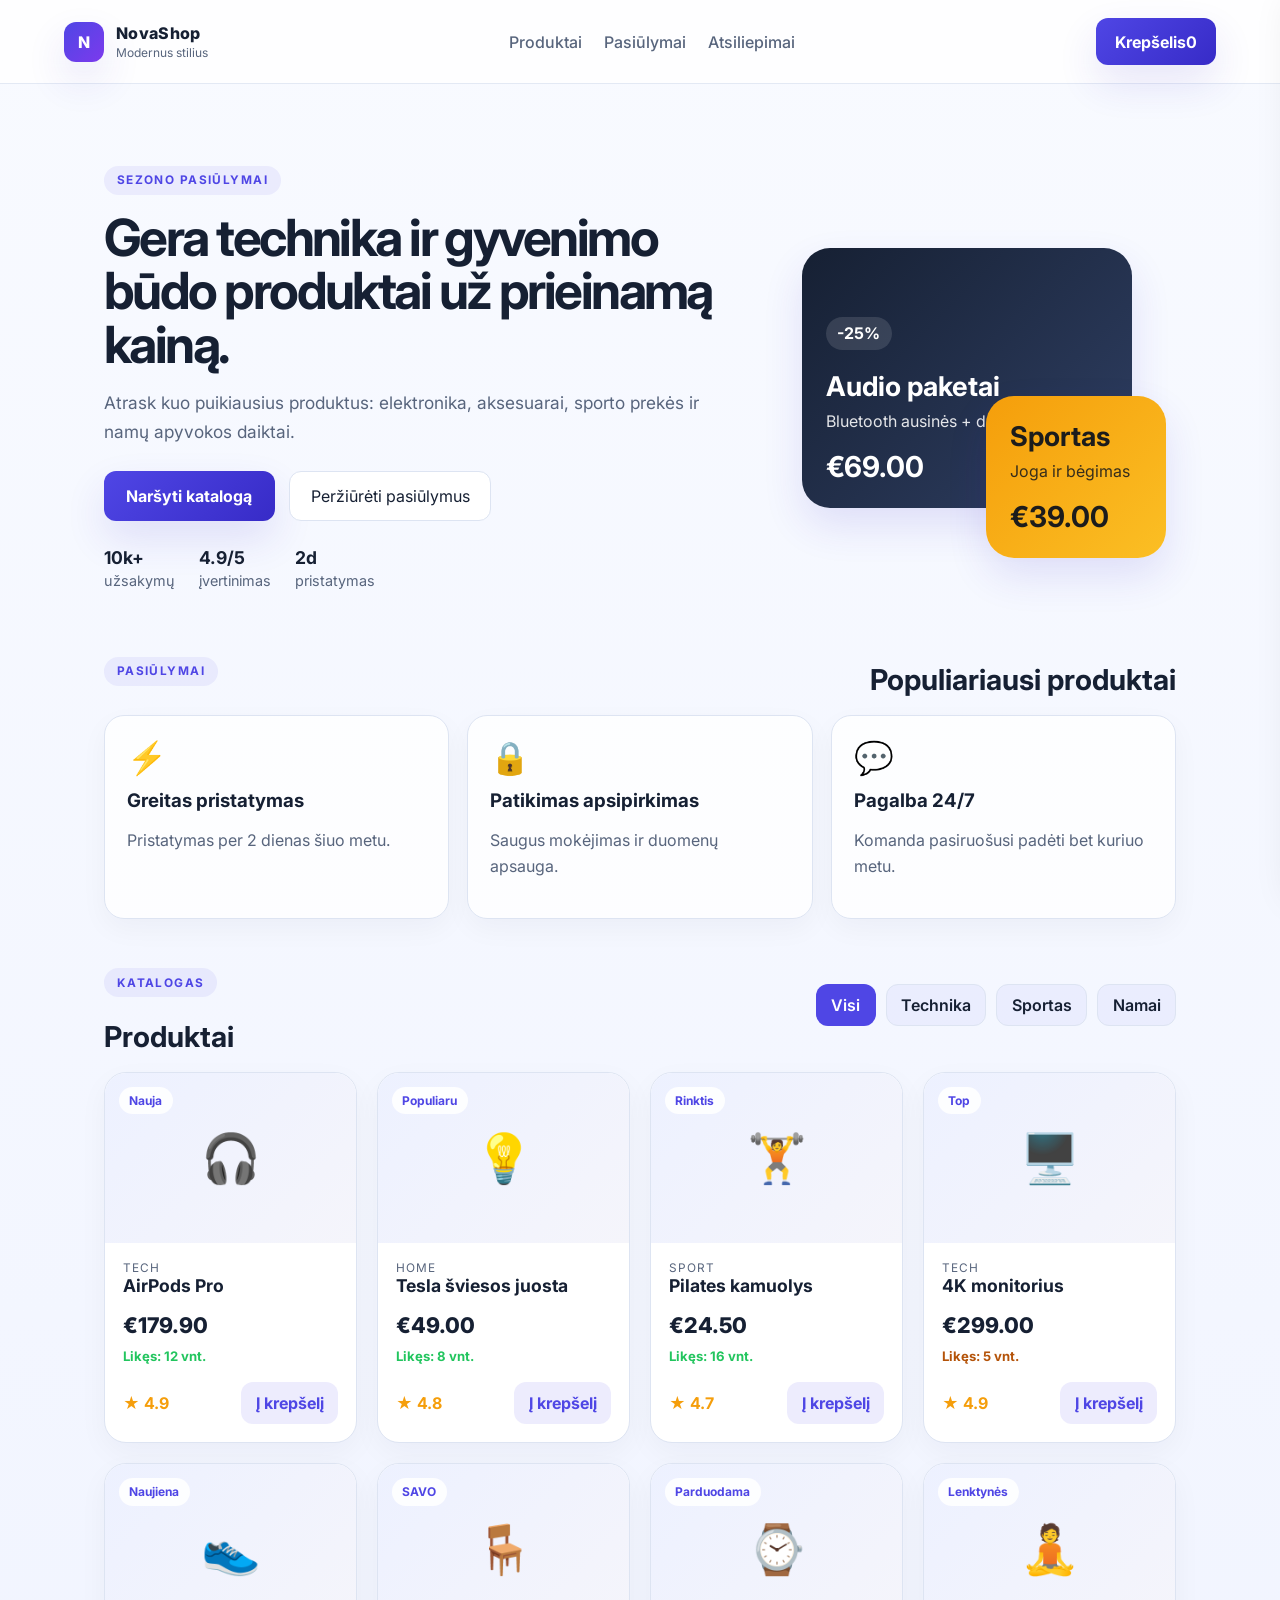
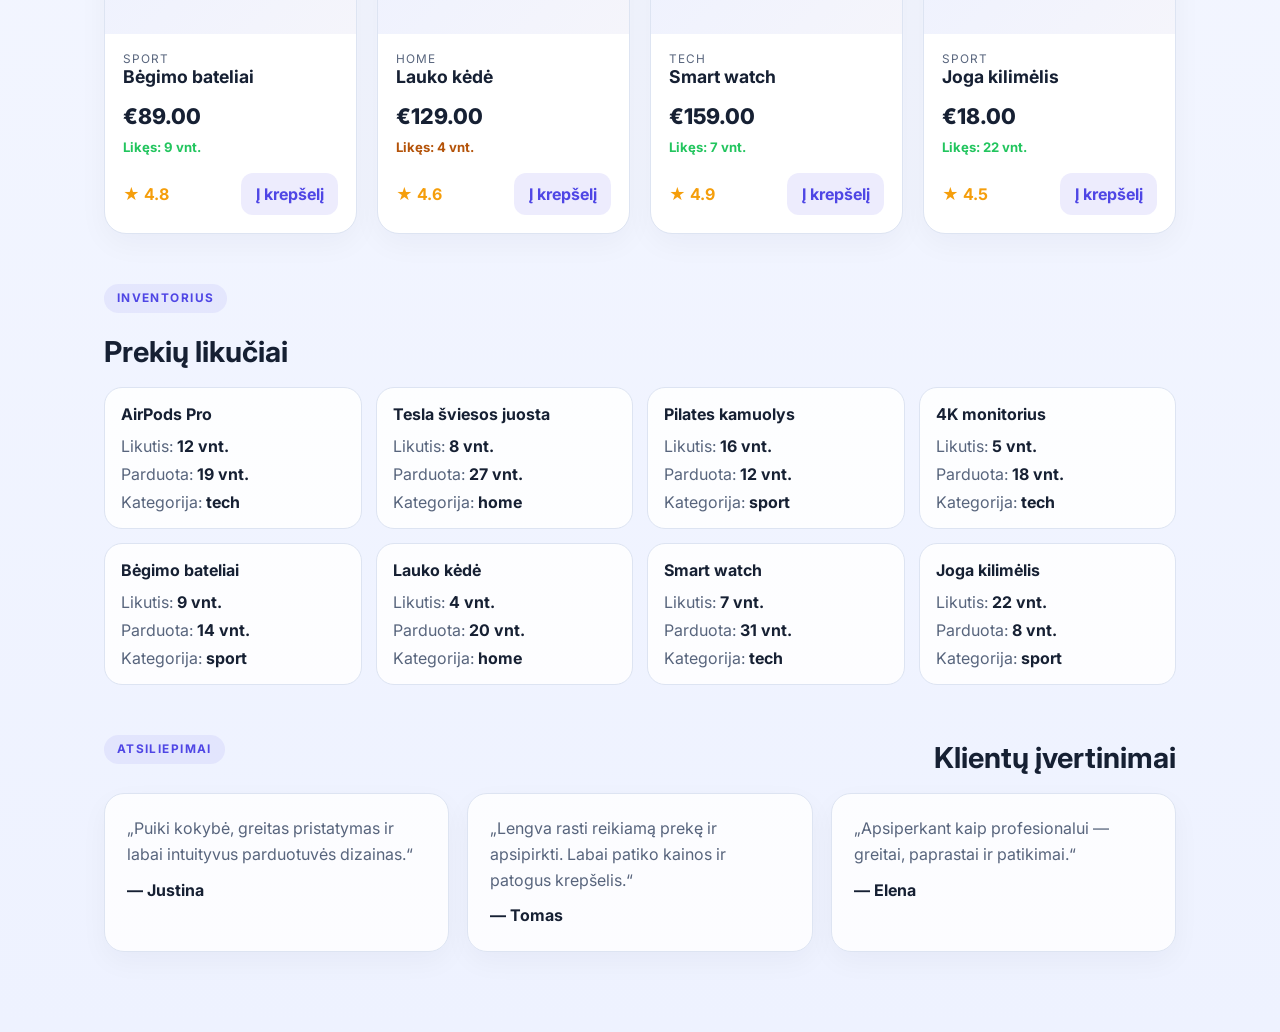
==== index.html @ 4f7b0245 "Initial storefront Co-authored-by: Copilot App <223556219+Copilot@users.noreply.github.com>" ====
<!doctype html>
<html lang="lt">
  <head>
    <meta charset="UTF-8" />
    <meta name="viewport" content="width=device-width, initial-scale=1.0" />
    <title>NovaShop | Elektroninė parduotuvė</title>
    <meta name="description" content="Elektroninė parduotuvė su katalogu, krepšeliu ir demo užsakymu." />
    <link rel="preconnect" href="https://fonts.googleapis.com" />
    <link rel="preconnect" href="https://fonts.gstatic.com" crossorigin />
    <link href="https://fonts.googleapis.com/css2?family=Inter:wght@400;500;600;700;800&display=swap" rel="stylesheet" />
    <link rel="stylesheet" href="styles.css" />
  </head>
  <body>
    <header class="topbar">
      <div class="brand-wrap">
        <div class="logo">N</div>
        <div>
          <p class="brand-name">NovaShop</p>
          <p class="brand-tag">Modernus stilius</p>
        </div>
      </div>

      <nav class="nav" aria-label="Pagrindinė navigacija">
        <a href="#products">Produktai</a>
        <a href="#featured">Pasiūlymai</a>
        <a href="#reviews">Atsiliepimai</a>
      </nav>

      <button id="cart-toggle" class="cart-btn" type="button" aria-label="Atidaryti krepšelį">
        Krepšelis <span id="cart-count">0</span>
      </button>
    </header>

    <main>
      <section class="hero">
        <div class="hero-copy">
          <span class="eyebrow">Sezono pasiūlymai</span>
          <h1>Gera technika ir gyvenimo būdo produktai už prieinamą kainą.</h1>
          <p>
            Atrask kuo puikiausius produktus: elektronika, aksesuarai, sporto prekės ir namų apyvokos daiktai.
          </p>
          <div class="hero-actions">
            <a href="#products" class="primary-btn">Naršyti katalogą</a>
            <button type="button" class="secondary-btn" id="featured-btn">Peržiūrėti pasiūlymus</button>
          </div>
          <ul class="hero-stats">
            <li><strong>10k+</strong><span>užsakymų</span></li>
            <li><strong>4.9/5</strong><span>įvertinimas</span></li>
            <li><strong>2d</strong><span>pristatymas</span></li>
          </ul>
        </div>

        <div class="hero-visual" aria-hidden="true">
          <div class="promo-card large">
            <span class="promo-tag">-25%</span>
            <h3>Audio paketai</h3>
            <p>Bluetooth ausinės + dėžutė</p>
            <strong>€69.00</strong>
          </div>
          <div class="promo-card small">
            <h3>Sportas</h3>
            <p>Joga ir bėgimas</p>
            <strong>€39.00</strong>
          </div>
        </div>
      </section>

      <section id="featured" class="featured">
        <div class="section-heading">
          <p class="section-kicker">Pasiūlymai</p>
          <h2>Populiariausi produktai</h2>
        </div>

        <div class="features-grid">
          <div class="feature-item">
            <span>⚡</span>
            <h3>Greitas pristatymas</h3>
            <p>Pristatymas per 2 dienas šiuo metu.</p>
          </div>
          <div class="feature-item">
            <span>🔒</span>
            <h3>Patikimas apsipirkimas</h3>
            <p>Saugus mokėjimas ir duomenų apsauga.</p>
          </div>
          <div class="feature-item">
            <span>💬</span>
            <h3>Pagalba 24/7</h3>
            <p>Komanda pasiruošusi padėti bet kuriuo metu.</p>
          </div>
        </div>
      </section>

      <section id="products" class="catalog">
        <div class="section-heading catalog-row">
          <div>
            <p class="section-kicker">Katalogas</p>
            <h2>Produktai</h2>
          </div>

          <div class="filters" aria-label="Filtrai">
            <button class="filter-btn active" type="button" data-filter="all">Visi</button>
            <button class="filter-btn" type="button" data-filter="tech">Technika</button>
            <button class="filter-btn" type="button" data-filter="sport">Sportas</button>
            <button class="filter-btn" type="button" data-filter="home">Namai</button>
          </div>
        </div>

        <div id="products-grid" class="products-grid" aria-live="polite"></div>
      </section>

      <section class="inventory-panel" aria-labelledby="inventory-title">
        <div class="section-heading">
          <div>
            <p class="section-kicker">Inventorius</p>
            <h2 id="inventory-title">Prekių likučiai</h2>
          </div>
        </div>

        <div id="inventory-grid" class="inventory-grid"></div>
      </section>

      <section id="reviews" class="reviews">
        <div class="section-heading">
          <p class="section-kicker">Atsiliepimai</p>
          <h2>Klientų įvertinimai</h2>
        </div>

        <div class="review-grid">
          <blockquote>
            „Puiki kokybė, greitas pristatymas ir labai intuityvus parduotuvės dizainas.“
            <footer>— Justina</footer>
          </blockquote>
          <blockquote>
            „Lengva rasti reikiamą prekę ir apsipirkti. Labai patiko kainos ir patogus krepšelis.“
            <footer>— Tomas</footer>
          </blockquote>
          <blockquote>
            „Apsiperkant kaip profesionalui — greitai, paprastai ir patikimai.“
            <footer>— Elena</footer>
          </blockquote>
        </div>
      </section>
    </main>

    <aside id="cart-panel" class="cart-panel" aria-label="Krepšelis">
      <div class="cart-header">
        <h2>Krepšelis</h2>
        <button id="cart-close" class="close-btn" type="button" aria-label="Uždaryti krepšelį">×</button>
      </div>

      <ul id="cart-items" class="cart-items"></ul>

      <div class="summary-box">
        <div class="summary-row">
          <span>Tarpinė suma</span>
          <strong id="subtotal">€0.00</strong>
        </div>
        <div class="summary-row">
          <span>Pristatymas</span>
          <strong id="shipping">€0.00</strong>
        </div>
        <div class="summary-row total-row">
          <span>Viso</span>
          <strong id="total">€0.00</strong>
        </div>
      </div>

      <form id="checkout-form" class="checkout-form">
        <input type="text" name="name" placeholder="Vardas" required />
        <input type="email" name="email" placeholder="El. paštas" required />
        <input type="text" name="address" placeholder="Adresas" required />
        <button type="submit" class="primary-btn full-width">Apmokėti</button>
      </form>

      <p id="status" class="status" aria-live="polite"></p>
    </aside>

    <script src="app.js"></script>
  </body>
</html>
---- styles.css ----
:root {
  --bg: #f5f7fb;
  --panel: #ffffff;
  --panel-alt: #eef3ff;
  --text: #162033;
  --muted: #58657d;
  --brand: #4f46e5;
  --brand-dark: #372bc7;
  --accent: #f59e0b;
  --success: #22c55e;
  --line: #dde4f2;
  --shadow: 0 18px 40px rgba(55, 43, 199, 0.12);
}

* {
  box-sizing: border-box;
}

html {
  scroll-behavior: smooth;
}

body {
  margin: 0;
  font-family: 'Inter', sans-serif;
  background: linear-gradient(180deg, #f8faff 0%, #eef2ff 100%);
  color: var(--text);
}

a {
  color: inherit;
  text-decoration: none;
}

button,
input {
  font: inherit;
}

button {
  cursor: pointer;
}

.topbar {
  position: sticky;
  top: 0;
  z-index: 50;
  display: flex;
  align-items: center;
  justify-content: space-between;
  gap: 16px;
  padding: 18px 5vw;
  background: rgba(255, 255, 255, 0.8);
  backdrop-filter: blur(14px);
  border-bottom: 1px solid rgba(221, 228, 242, 0.8);
}

.brand-wrap {
  display: flex;
  align-items: center;
  gap: 12px;
}

.logo {
  width: 40px;
  height: 40px;
  border-radius: 12px;
  display: grid;
  place-items: center;
  font-weight: 800;
  color: white;
  background: linear-gradient(135deg, var(--brand), #7c3aed);
  box-shadow: var(--shadow);
}

.brand-name {
  margin: 0;
  font-weight: 800;
  letter-spacing: 0.02em;
}

.brand-tag {
  margin: 2px 0 0;
  color: var(--muted);
  font-size: 0.75rem;
}

.nav {
  display: flex;
  gap: 22px;
  color: var(--muted);
  font-weight: 500;
}

.nav a:hover {
  color: var(--brand);
}

.cart-btn,
.primary-btn,
.secondary-btn,
.filter-btn,
.qty-btn,
.close-btn {
  border: none;
  border-radius: 12px;
  transition: transform 0.2s ease, opacity 0.2s ease;
}

.cart-btn,
.primary-btn {
  display: inline-flex;
  align-items: center;
  justify-content: center;
  background: linear-gradient(135deg, var(--brand), var(--brand-dark));
  color: white;
  font-weight: 700;
  padding: 0.85rem 1.2rem;
  box-shadow: var(--shadow);
}

.cart-btn {
  min-width: 120px;
}

.primary-btn {
  padding: 0.95rem 1.4rem;
}

.secondary-btn {
  background: var(--panel);
  color: var(--text);
  border: 1px solid var(--line);
  padding: 0.9rem 1.3rem;
}

.cart-btn:hover,
.primary-btn:hover,
.secondary-btn:hover,
.filter-btn:hover,
.qty-btn:hover,
.close-btn:hover {
  transform: translateY(-1px);
}

main {
  max-width: 1200px;
  margin: 0 auto;
  padding: 32px 5vw 80px;
}

.hero {
  display: grid;
  grid-template-columns: 1.2fr 0.8fr;
  align-items: center;
  gap: 28px;
  padding: 50px 0 18px;
}

.eyebrow,
.section-kicker {
  display: inline-block;
  font-size: 0.74rem;
  font-weight: 700;
  letter-spacing: 0.12em;
  text-transform: uppercase;
  color: var(--brand);
  background: rgba(79, 70, 229, 0.08);
  padding: 0.45rem 0.8rem;
  border-radius: 999px;
}

.hero-copy h1 {
  margin: 16px 0;
  font-size: clamp(2.4rem, 4vw, 4.1rem);
  line-height: 1.05;
  letter-spacing: -0.05em;
}

.hero-copy p {
  margin: 0;
  max-width: 620px;
  color: var(--muted);
  font-size: 1.08rem;
  line-height: 1.7;
}

.hero-actions {
  display: flex;
  flex-wrap: wrap;
  gap: 14px;
  margin-top: 24px;
}

.hero-stats {
  list-style: none;
  margin: 26px 0 0;
  padding: 0;
  display: flex;
  gap: 24px;
  flex-wrap: wrap;
}

.hero-stats li {
  display: grid;
  gap: 4px;
}

.hero-stats strong {
  font-size: 1.1rem;
}

.hero-stats span {
  color: var(--muted);
  font-size: 0.9rem;
}

.hero-visual {
  position: relative;
  min-height: 420px;
  display: grid;
  place-items: center;
}

.promo-card {
  background: linear-gradient(135deg, #162033 0%, #2f3f63 100%);
  border-radius: 28px;
  color: white;
  box-shadow: var(--shadow);
  padding: 24px;
}

.promo-card.large {
  width: min(100%, 330px);
  height: 260px;
  display: flex;
  flex-direction: column;
  justify-content: flex-end;
}

.promo-card.small {
  position: absolute;
  right: 10px;
  bottom: 30px;
  width: 180px;
  background: linear-gradient(135deg, #f59e0b, #fbbf24);
  color: #1c1c1c;
}

.promo-tag {
  display: inline-flex;
  width: fit-content;
  background: rgba(255, 255, 255, 0.12);
  padding: 0.4rem 0.7rem;
  border-radius: 999px;
  font-weight: 700;
  margin-bottom: 20px;
}

.promo-card h3, .promo-card p, .promo-card strong {
  margin: 0;
}

.promo-card h3 {
  margin-bottom: 8px;
  font-size: 1.7rem;
}

.promo-card p {
  opacity: 0.88;
}

.promo-card strong {
  display: block;
  margin-top: 18px;
  font-size: 1.8rem;
}

.featured,
.catalog,
.inventory-panel,
.reviews {
  padding-top: 38px;
}

.inventory-grid {
  display: grid;
  grid-template-columns: repeat(auto-fit, minmax(210px, 1fr));
  gap: 14px;
}

.inventory-card {
  background: rgba(255, 255, 255, 0.88);
  border: 1px solid var(--line);
  border-radius: 18px;
  padding: 16px;
}

.inventory-card h3 {
  margin: 0 0 12px;
  font-size: 1rem;
}

.inventory-metrics {
  display: grid;
  gap: 8px;
  color: var(--muted);
}

.inventory-metrics strong {
  color: var(--text);
}

.inventory-stock-low {
  color: #b45309;
  font-weight: 700;
}

.inventory-stock-ok {
  color: var(--success);
  font-weight: 700;
}

.section-heading {
  display: flex;
  align-items: end;
  justify-content: space-between;
  gap: 16px;
  margin-bottom: 18px;
}

.section-heading h2 {
  margin: 10px 0 0;
  font-size: clamp(1.8rem, 2vw, 2.4rem);
}

.features-grid,
.review-grid {
  display: grid;
  grid-template-columns: repeat(3, minmax(0, 1fr));
  gap: 18px;
}

.feature-item,
.review-grid blockquote {
  background: rgba(255, 255, 255, 0.82);
  border: 1px solid var(--line);
  border-radius: 20px;
  padding: 22px;
  box-shadow: 0 10px 28px rgba(16, 24, 40, 0.04);
}

.feature-item span {
  font-size: 2rem;
}

.feature-item h3 {
  margin: 12px 0 8px;
}

.feature-item p,
.review-grid blockquote {
  color: var(--muted);
  line-height: 1.6;
}

.catalog-row {
  align-items: center;
}

.filters {
  display: flex;
  gap: 10px;
  flex-wrap: wrap;
}

.filter-btn {
  background: rgba(79, 70, 229, 0.06);
  color: var(--text);
  padding: 0.6rem 0.9rem;
  border: 1px solid var(--line);
  font-weight: 600;
}

.filter-btn.active {
  background: var(--brand);
  color: white;
  border-color: transparent;
}

.products-grid {
  display: grid;
  grid-template-columns: repeat(auto-fit, minmax(230px, 1fr));
  gap: 20px;
}

.product-card {
  background: var(--panel);
  border: 1px solid var(--line);
  border-radius: 22px;
  overflow: hidden;
  box-shadow: 0 10px 30px rgba(14, 21, 40, 0.04);
}

.stock-status {
  margin: 10px 0 0;
  font-size: 0.82rem;
  font-weight: 700;
}

.stock-empty {
  color: #b45309;
}

.stock-low {
  color: #b45309;
}

.stock-ok {
  color: var(--success);
}

.product-btn:disabled {
  opacity: 0.5;
  cursor: not-allowed;
}

.product-visual {
  position: relative;
  height: 170px;
  background: linear-gradient(135deg, #edf1ff, #f5f5fb);
  display: grid;
  place-items: center;
  font-size: 3rem;
}

.badge {
  position: absolute;
  top: 14px;
  left: 14px;
  padding: 0.4rem 0.65rem;
  border-radius: 999px;
  background: rgba(255, 255, 255, 0.9);
  color: var(--brand);
  font-size: 0.75rem;
  font-weight: 700;
}

.product-body {
  padding: 18px;
}

.product-top {
  display: flex;
  justify-content: space-between;
  align-items: start;
  gap: 12px;
}

.product-top h3 {
  margin: 0;
  font-size: 1.1rem;
}

.product-category {
  font-size: 0.74rem;
  color: var(--muted);
  text-transform: uppercase;
  letter-spacing: 0.08em;
}

.product-price {
  font-size: 1.35rem;
  font-weight: 800;
  margin: 16px 0 0;
}

.product-meta {
  display: flex;
  align-items: center;
  justify-content: space-between;
  gap: 12px;
  margin-top: 18px;
}

.product-rating {
  color: #f59e0b;
  font-weight: 700;
}

.product-btn {
  border: none;
  background: rgba(79, 70, 229, 0.1);
  color: var(--brand);
  font-weight: 700;
  padding: 0.7rem 0.9rem;
  border-radius: 12px;
}

.product-btn:hover {
  background: rgba(79, 70, 229, 0.15);
}

.review-grid blockquote {
  margin: 0;
}

.review-grid footer {
  margin-top: 10px;
  font-weight: 700;
  color: var(--text);
}

.cart-panel {
  position: fixed;
  top: 0;
  right: 0;
  height: 100vh;
  width: min(420px, 100%);
  background: rgba(255, 255, 255, 0.98);
  border-left: 1px solid var(--line);
  box-shadow: -12px 0 35px rgba(15, 23, 42, 0.08);
  transform: translateX(105%);
  transition: transform 0.25s ease;
  padding: 22px 20px 28px;
  display: flex;
  flex-direction: column;
  gap: 18px;
  z-index: 100;
}

.cart-panel.open {
  transform: translateX(0);
}

.cart-header {
  display: flex;
  align-items: center;
  justify-content: space-between;
  gap: 12px;
}

.cart-header h2 {
  margin: 0;
}

.close-btn {
  width: 38px;
  height: 38px;
  background: rgba(79, 70, 229, 0.08);
  color: var(--text);
  font-size: 1.5rem;
}

.cart-items {
  list-style: none;
  margin: 0;
  padding: 0;
  display: grid;
  gap: 12px;
  overflow: auto;
}

.cart-item {
  display: grid;
  grid-template-columns: 1fr auto auto;
  align-items: center;
  gap: 8px;
  padding-bottom: 12px;
  border-bottom: 1px solid var(--line);
}

.cart-item-name {
  display: block;
  font-weight: 600;
}

.qty-controls {
  display: flex;
  align-items: center;
  gap: 8px;
  border: 1px solid var(--line);
  border-radius: 10px;
  padding: 4px 6px;
}

.qty-btn {
  width: 26px;
  height: 26px;
  background: rgba(79, 70, 229, 0.08);
  color: var(--brand);
  font-weight: 800;
}

.summary-box {
  border: 1px solid var(--line);
  background: var(--panel-alt);
  border-radius: 16px;
  padding: 16px;
}

.summary-row {
  display: flex;
  align-items: center;
  justify-content: space-between;
  margin: 8px 0;
}

.total-row {
  margin-top: 12px;
  border-top: 1px solid var(--line);
  padding-top: 10px;
  font-size: 1.06rem;
}

.checkout-form {
  display: grid;
  gap: 10px;
}

.checkout-form input {
  width: 100%;
  border-radius: 12px;
  border: 1px solid var(--line);
  padding: 0.82rem 0.9rem;
  background: white;
}

.full-width {
  width: 100%;
}

.status {
  min-height: 24px;
  margin: 0;
  color: var(--success);
  font-weight: 600;
}

@media (max-width: 900px) {
  .hero,
  .features-grid,
  .review-grid {
    grid-template-columns: 1fr;
  }

  .nav {
    display: none;
  }
}

@media (max-width: 640px) {
  .topbar {
    padding: 14px 18px;
  }

  .hero-copy h1 {
    font-size: 2.4rem;
  }

  .section-heading {
    display: grid;
    justify-content: start;
  }
}
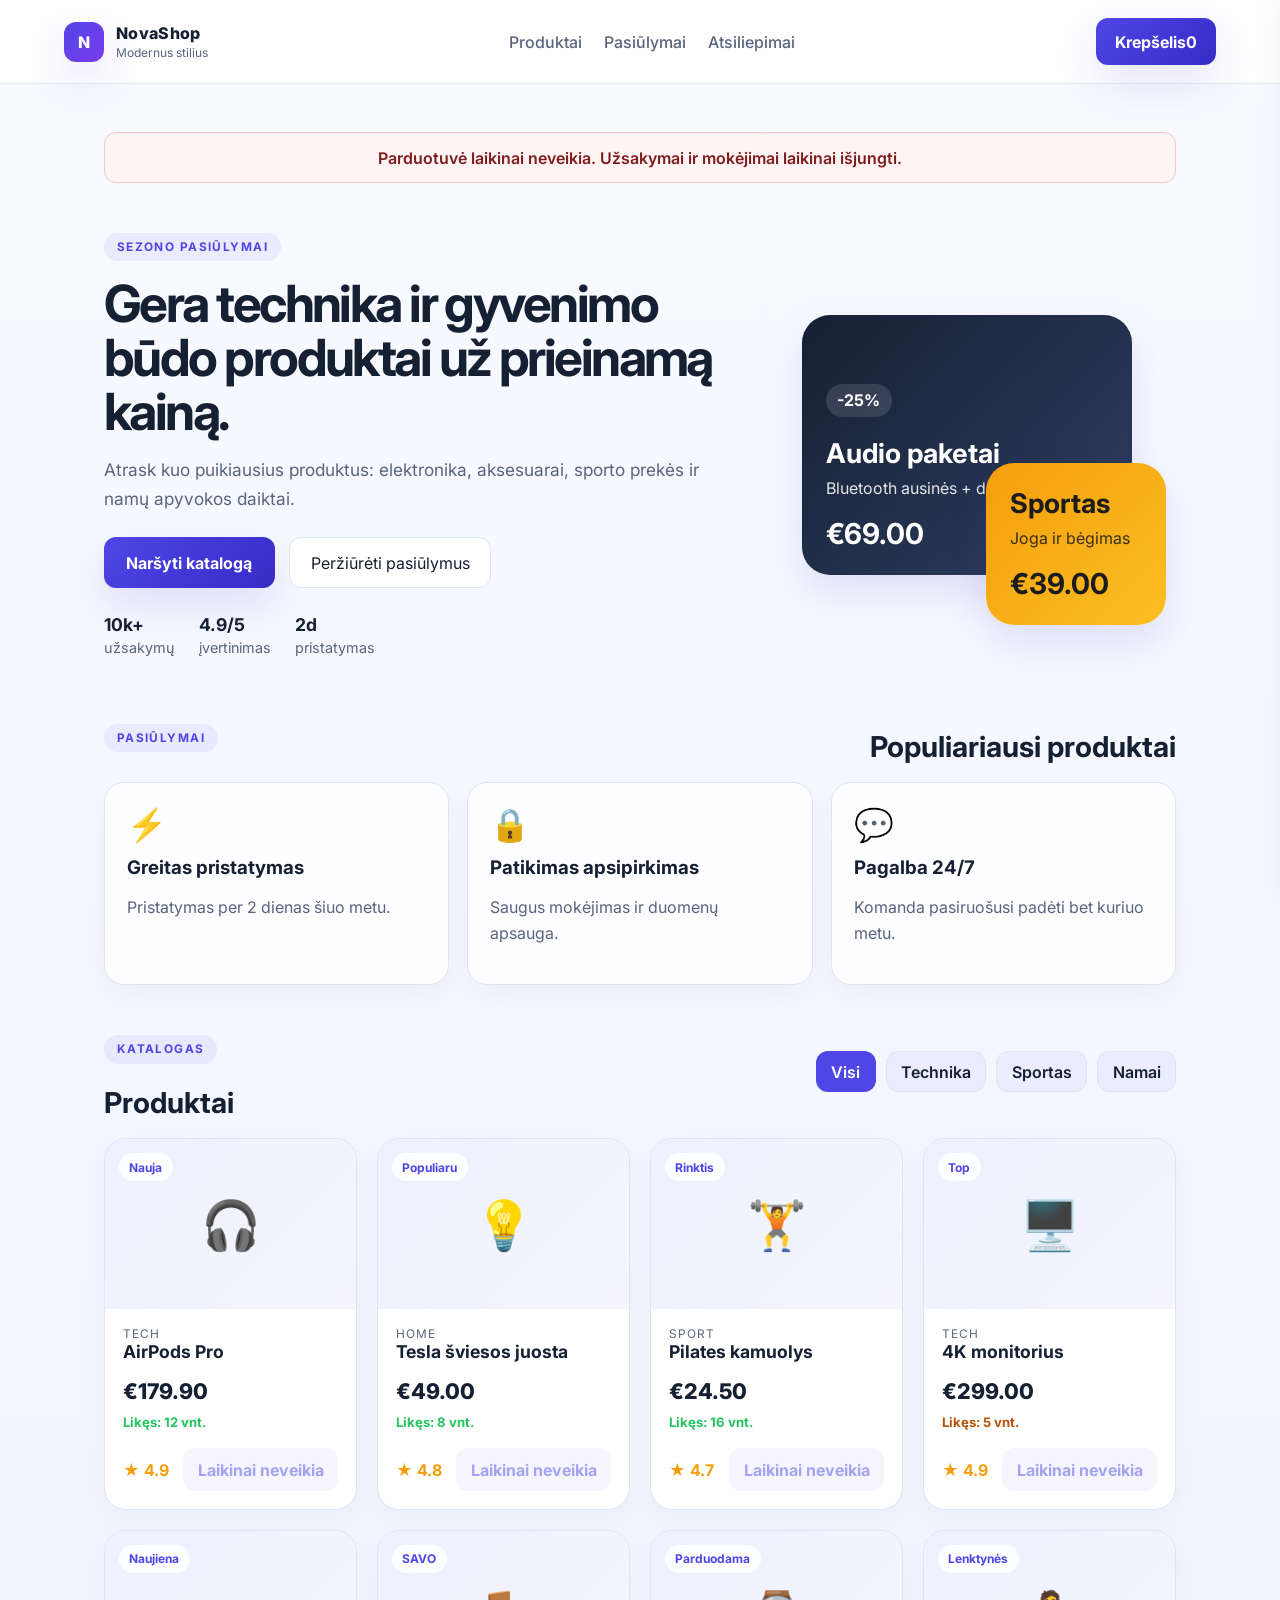
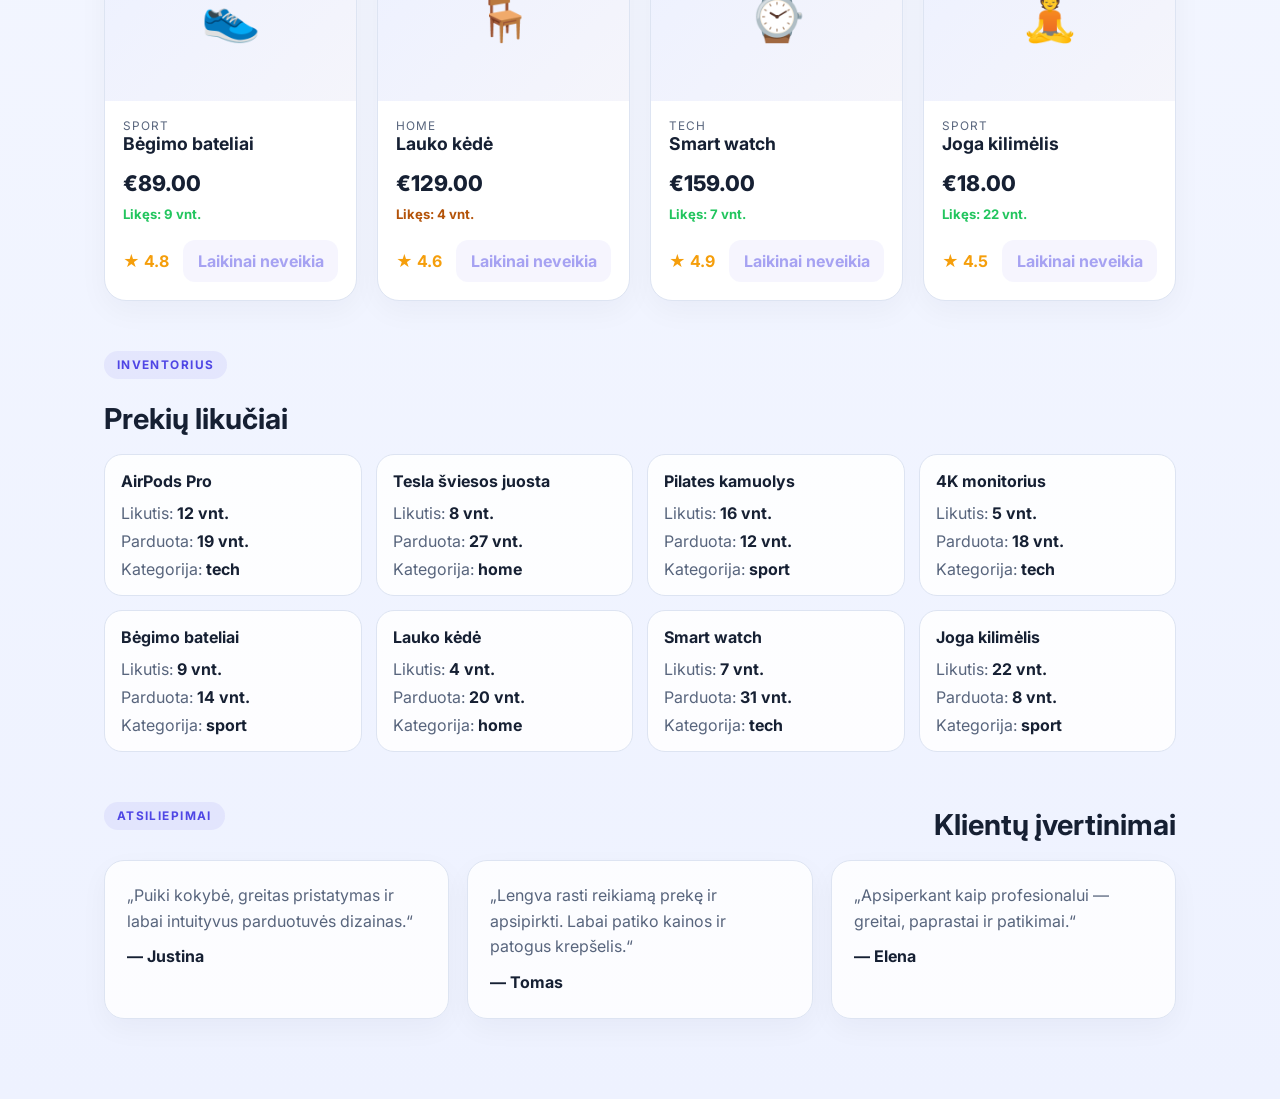
==== commit 4b04a76f: "Pause storefront while debugging" ====
--- a/index.html
+++ b/index.html
@@ -32,6 +32,10 @@
     </header>
 
     <main>
+      <div class="paused-banner" role="status" aria-live="polite" style="margin: 1rem auto 0; max-width: 1200px; background: #fff4f4; border: 1px solid #f3c7c7; color: #7f1d1d; border-radius: 12px; padding: 0.9rem 1.2rem; font-weight: 600; text-align: center;">
+        Parduotuvė laikinai neveikia. Užsakymai ir mokėjimai laikinai išjungti.
+      </div>
+
       <section class="hero">
         <div class="hero-copy">
           <span class="eyebrow">Sezono pasiūlymai</span>
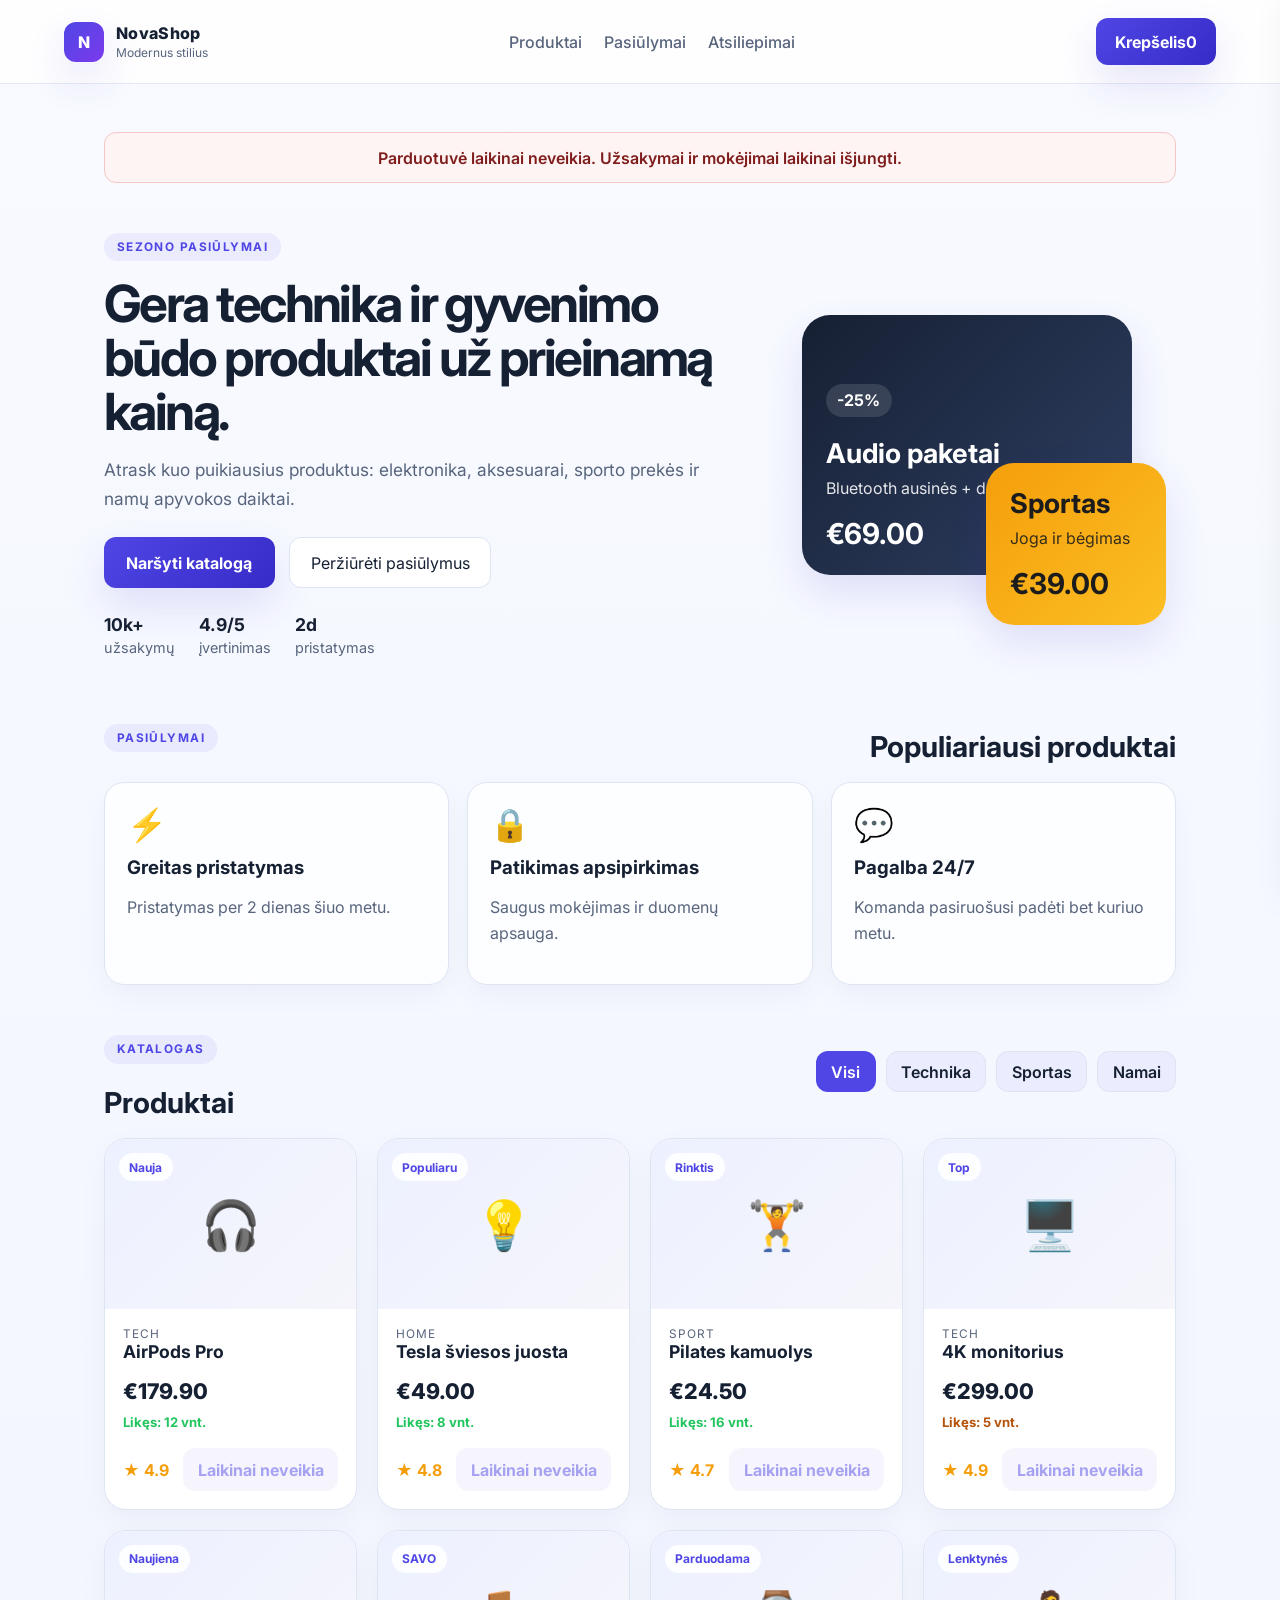
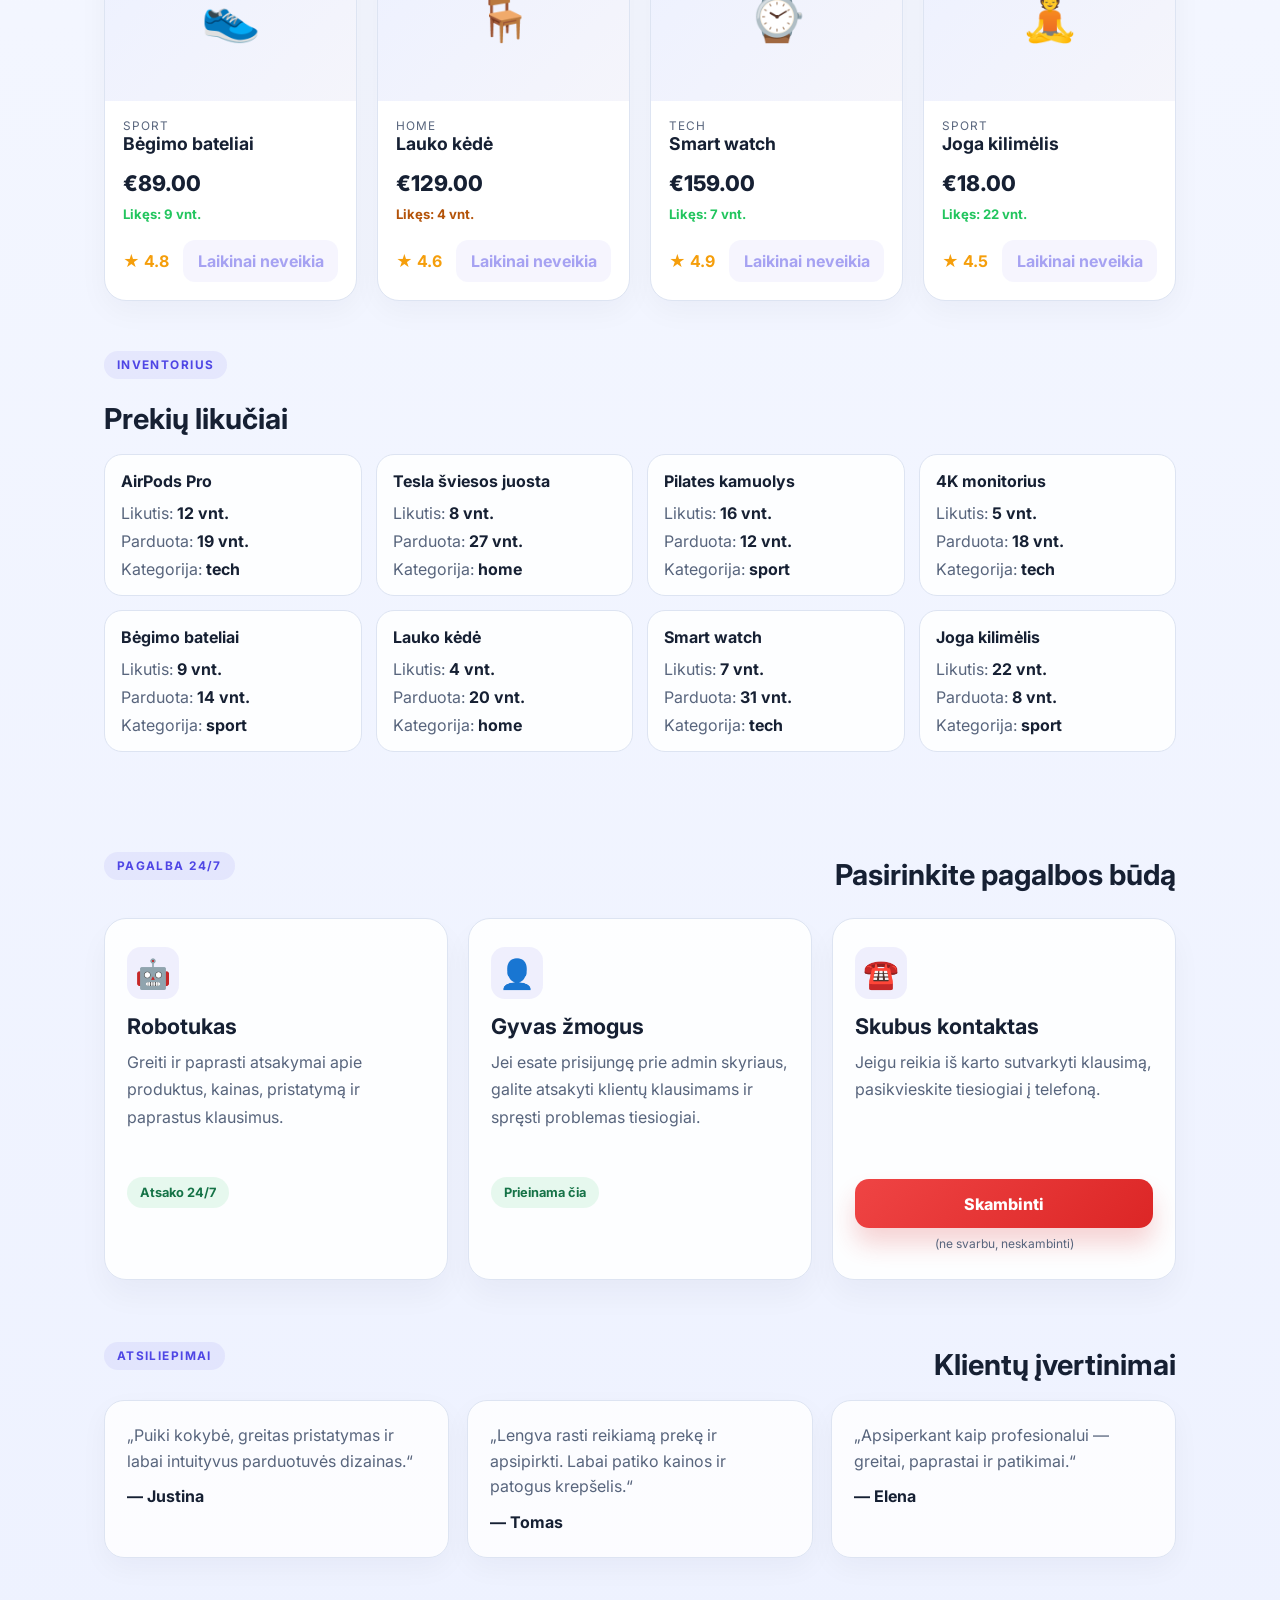
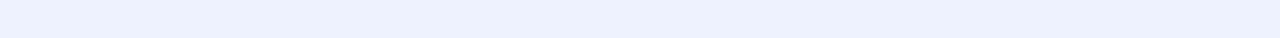
==== commit b3f19156: "Add support section with 24/7 help choices" ====
--- a/index.html
+++ b/index.html
@@ -123,6 +123,37 @@
         <div id="inventory-grid" class="inventory-grid"></div>
       </section>
 
+      <section class="support-section" aria-labelledby="support-title">
+        <div class="section-heading">
+          <p class="section-kicker">Pagalba 24/7</p>
+          <h2 id="support-title">Pasirinkite pagalbos būdą</h2>
+        </div>
+
+        <div class="support-grid">
+          <article class="support-card support-card-ai">
+            <div class="support-icon">🤖</div>
+            <h3>Robotukas</h3>
+            <p>Greiti ir paprasti atsakymai apie produktus, kainas, pristatymą ir paprastus klausimus.</p>
+            <span class="support-badge">Atsako 24/7</span>
+          </article>
+
+          <article class="support-card support-card-human">
+            <div class="support-icon">👤</div>
+            <h3>Gyvas žmogus</h3>
+            <p>Jei esate prisijungę prie admin skyriaus, galite atsakyti klientų klausimams ir spręsti problemas tiesiogiai.</p>
+            <span class="support-badge">Prieinama čia</span>
+          </article>
+
+          <article class="support-card support-card-phone">
+            <div class="support-icon">☎️</div>
+            <h3>Skubus kontaktas</h3>
+            <p>Jeigu reikia iš karto sutvarkyti klausimą, pasikvieskite tiesiogiai į telefoną.</p>
+            <a href="tel:+37060000000" class="hotline-btn">Skambinti</a>
+            <small class="hotline-note">(ne svarbu, neskambinti)</small>
+          </article>
+        </div>
+      </section>
+
       <section id="reviews" class="reviews">
         <div class="section-heading">
           <p class="section-kicker">Atsiliepimai</p>
--- a/styles.css
+++ b/styles.css
@@ -257,6 +257,81 @@
   margin-bottom: 20px;
 }
 
+.support-section {
+  margin-top: 48px;
+  padding: 40px 0 12px;
+}
+
+.support-grid {
+  display: grid;
+  grid-template-columns: repeat(3, minmax(0, 1fr));
+  gap: 20px;
+  margin-top: 26px;
+}
+
+.support-card {
+  background: rgba(255, 255, 255, 0.9);
+  border: 1px solid var(--line);
+  border-radius: 22px;
+  padding: 28px 22px;
+  box-shadow: 0 16px 30px rgba(15, 23, 42, 0.04);
+}
+
+.support-card h3 {
+  margin: 14px 0 10px;
+  font-size: 1.35rem;
+}
+
+.support-card p {
+  margin: 0;
+  color: var(--muted);
+  line-height: 1.7;
+  min-height: 110px;
+}
+
+.support-icon {
+  width: 52px;
+  height: 52px;
+  display: grid;
+  place-items: center;
+  border-radius: 14px;
+  font-size: 1.8rem;
+  background: rgba(79, 70, 229, 0.08);
+}
+
+.support-badge {
+  display: inline-block;
+  margin-top: 18px;
+  padding: 0.5rem 0.8rem;
+  border-radius: 999px;
+  background: rgba(34, 197, 94, 0.1);
+  color: #157347;
+  font-weight: 700;
+  font-size: 0.8rem;
+}
+
+.hotline-btn {
+  display: inline-flex;
+  align-items: center;
+  justify-content: center;
+  margin-top: 20px;
+  width: 100%;
+  background: linear-gradient(135deg, #ef4444, #dc2626);
+  color: #fff;
+  border-radius: 14px;
+  padding: 0.9rem 1rem;
+  font-weight: 800;
+  box-shadow: 0 16px 24px rgba(220, 38, 38, 0.2);
+}
+
+.hotline-note {
+  display: block;
+  margin-top: 8px;
+  color: var(--muted);
+  font-size: 0.75rem;
+  text-align: center;
+}
+
 .promo-card h3, .promo-card p, .promo-card strong {
   margin: 0;
 }
@@ -509,6 +584,22 @@
   margin-top: 10px;
   font-weight: 700;
   color: var(--text);
+}
+
+@media (max-width: 900px) {
+  .hero {
+    grid-template-columns: 1fr;
+  }
+
+  .nav {
+    display: none;
+  }
+
+  .features-grid,
+  .review-grid,
+  .support-grid {
+    grid-template-columns: 1fr;
+  }
 }
 
 .cart-panel {
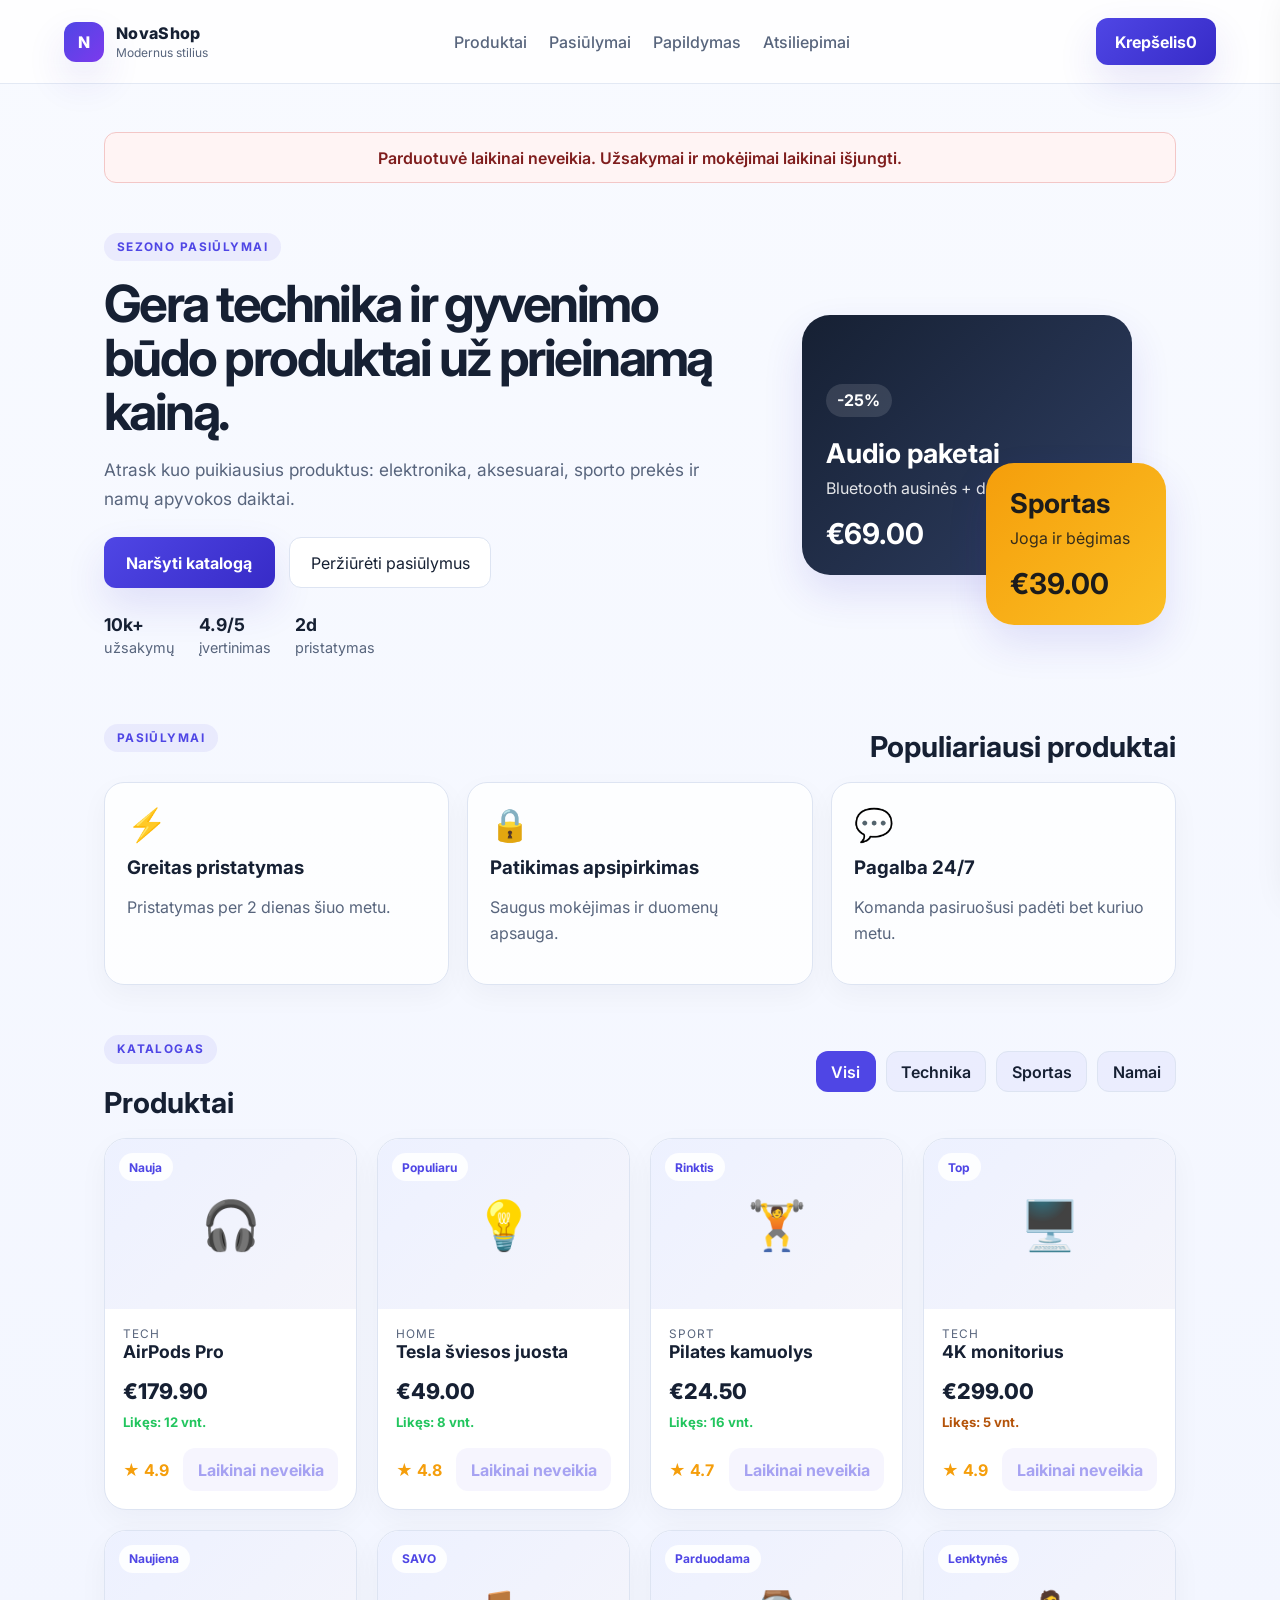
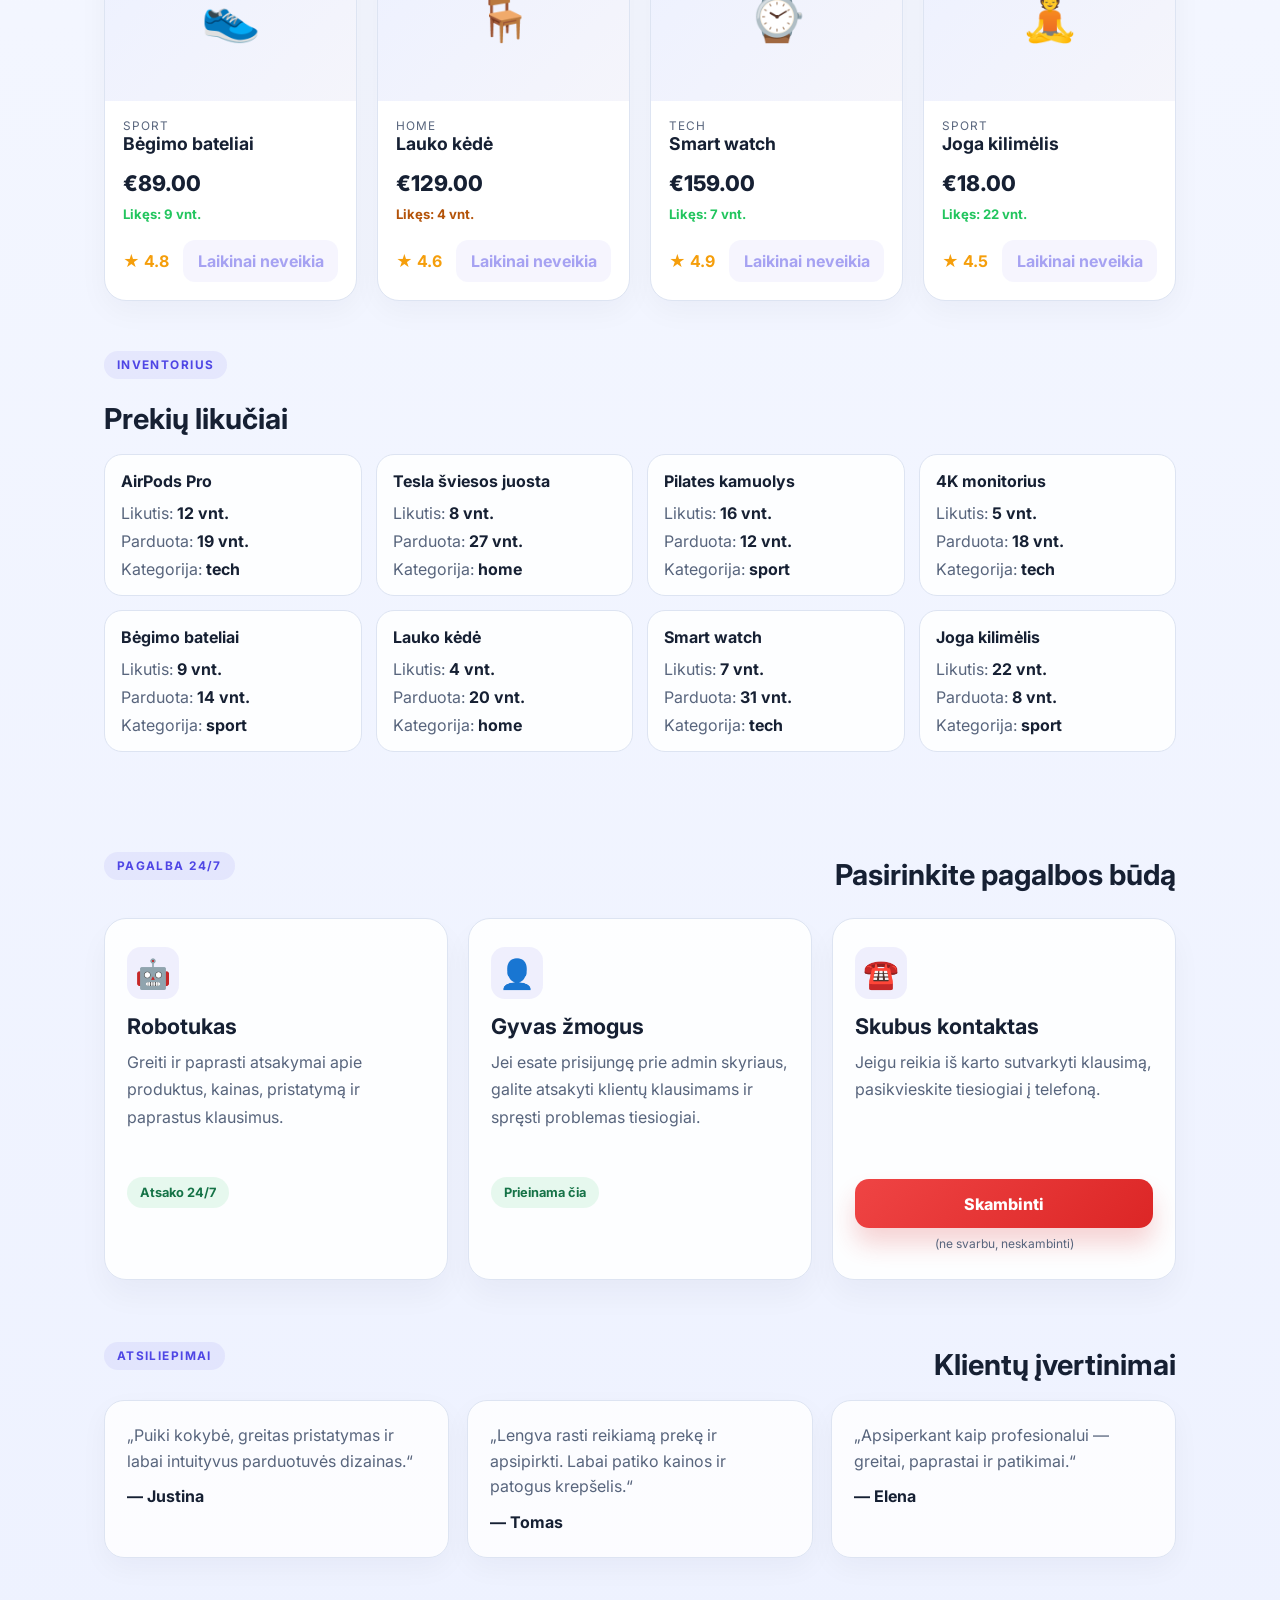
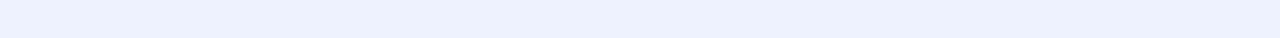
==== commit e7f03779: "Add Bitė papildymo (top-up) page with operator, phone and amount form" ====
--- a/index.html
+++ b/index.html
@@ -23,6 +23,7 @@
       <nav class="nav" aria-label="Pagrindinė navigacija">
         <a href="#products">Produktai</a>
         <a href="#featured">Pasiūlymai</a>
+        <a href="papildymas.html">Papildymas</a>
         <a href="#reviews">Atsiliepimai</a>
       </nav>
 
--- a/styles.css
+++ b/styles.css
@@ -754,3 +754,222 @@
     justify-content: start;
   }
 }
+
+/* ---------- Papildymo (top-up) puslapis ---------- */
+
+.topup-hero {
+  display: grid;
+  grid-template-columns: 1.05fr 0.95fr;
+  gap: 28px;
+  align-items: center;
+  padding: 48px 5vw 12px;
+}
+
+.topup-hero-copy h1 {
+  margin: 14px 0 12px;
+  font-size: clamp(2.2rem, 4vw, 3.4rem);
+  line-height: 1.05;
+}
+
+.topup-hero-copy p {
+  color: var(--muted);
+  max-width: 46ch;
+  line-height: 1.7;
+}
+
+.topup-card {
+  background: rgba(255, 255, 255, 0.94);
+  border: 1px solid var(--line);
+  border-radius: 24px;
+  padding: 28px;
+  box-shadow: var(--shadow);
+}
+
+.topup-card h2 {
+  margin: 0;
+  font-size: 1.5rem;
+}
+
+.topup-card-sub {
+  margin: 8px 0 0;
+  color: var(--muted);
+  font-size: 0.9rem;
+  line-height: 1.6;
+}
+
+.topup-form {
+  display: grid;
+  gap: 18px;
+  margin-top: 20px;
+}
+
+.field {
+  display: grid;
+  gap: 8px;
+}
+
+.field label,
+.field legend {
+  font-weight: 700;
+  font-size: 0.9rem;
+  padding: 0;
+}
+
+.field input,
+.field select {
+  width: 100%;
+  border: 1px solid var(--line);
+  border-radius: 14px;
+  padding: 0.85rem 1rem;
+  background: #fff;
+  color: var(--text);
+}
+
+.field input:focus,
+.field select:focus {
+  outline: 2px solid rgba(79, 70, 229, 0.35);
+  border-color: var(--brand);
+}
+
+.field-hint {
+  color: var(--muted);
+  font-size: 0.78rem;
+}
+
+.amount-fieldset {
+  border: none;
+  margin: 0;
+  padding: 0;
+}
+
+.amount-grid {
+  display: grid;
+  grid-template-columns: repeat(auto-fit, minmax(72px, 1fr));
+  gap: 10px;
+  margin-top: 10px;
+}
+
+.amount-option {
+  position: relative;
+}
+
+.amount-option input {
+  position: absolute;
+  inset: 0;
+  opacity: 0;
+  cursor: pointer;
+}
+
+.amount-option span {
+  display: block;
+  text-align: center;
+  padding: 0.75rem 0.5rem;
+  border-radius: 14px;
+  border: 1px solid var(--line);
+  background: rgba(79, 70, 229, 0.06);
+  font-weight: 700;
+}
+
+.amount-option input:checked + span {
+  background: var(--brand);
+  color: #fff;
+  border-color: transparent;
+}
+
+.amount-option input:focus-visible + span {
+  outline: 2px solid rgba(79, 70, 229, 0.5);
+}
+
+.topup-status {
+  margin: 16px 0 0;
+  min-height: 1.2rem;
+  font-weight: 700;
+  line-height: 1.5;
+}
+
+.topup-status.ok {
+  color: #157347;
+}
+
+.topup-status.err {
+  color: #b91c1c;
+}
+
+.topup-steps {
+  padding: 44px 5vw 8px;
+}
+
+.steps {
+  list-style: none;
+  margin: 0;
+  padding: 0;
+  display: grid;
+  grid-template-columns: repeat(3, minmax(0, 1fr));
+  gap: 18px;
+}
+
+.steps li {
+  display: flex;
+  gap: 14px;
+  align-items: flex-start;
+  background: rgba(255, 255, 255, 0.82);
+  border: 1px solid var(--line);
+  border-radius: 20px;
+  padding: 22px;
+  box-shadow: 0 10px 28px rgba(16, 24, 40, 0.04);
+}
+
+.steps li strong {
+  display: block;
+  margin-bottom: 6px;
+}
+
+.steps li p {
+  margin: 0;
+  color: var(--muted);
+  line-height: 1.6;
+}
+
+.steps .num {
+  flex: 0 0 auto;
+  width: 30px;
+  height: 30px;
+  display: grid;
+  place-items: center;
+  border-radius: 999px;
+  background: rgba(79, 70, 229, 0.1);
+  color: var(--brand);
+  font-weight: 800;
+}
+
+.site-footer {
+  margin-top: 48px;
+  padding: 26px 5vw 40px;
+  border-top: 1px solid var(--line);
+  display: flex;
+  flex-wrap: wrap;
+  gap: 10px;
+  align-items: center;
+  justify-content: space-between;
+  color: var(--muted);
+}
+
+.site-footer p {
+  margin: 0;
+}
+
+.site-footer a {
+  color: var(--brand);
+  font-weight: 700;
+}
+
+@media (max-width: 900px) {
+  .topup-hero {
+    grid-template-columns: 1fr;
+    padding-top: 32px;
+  }
+
+  .steps {
+    grid-template-columns: 1fr;
+  }
+}
